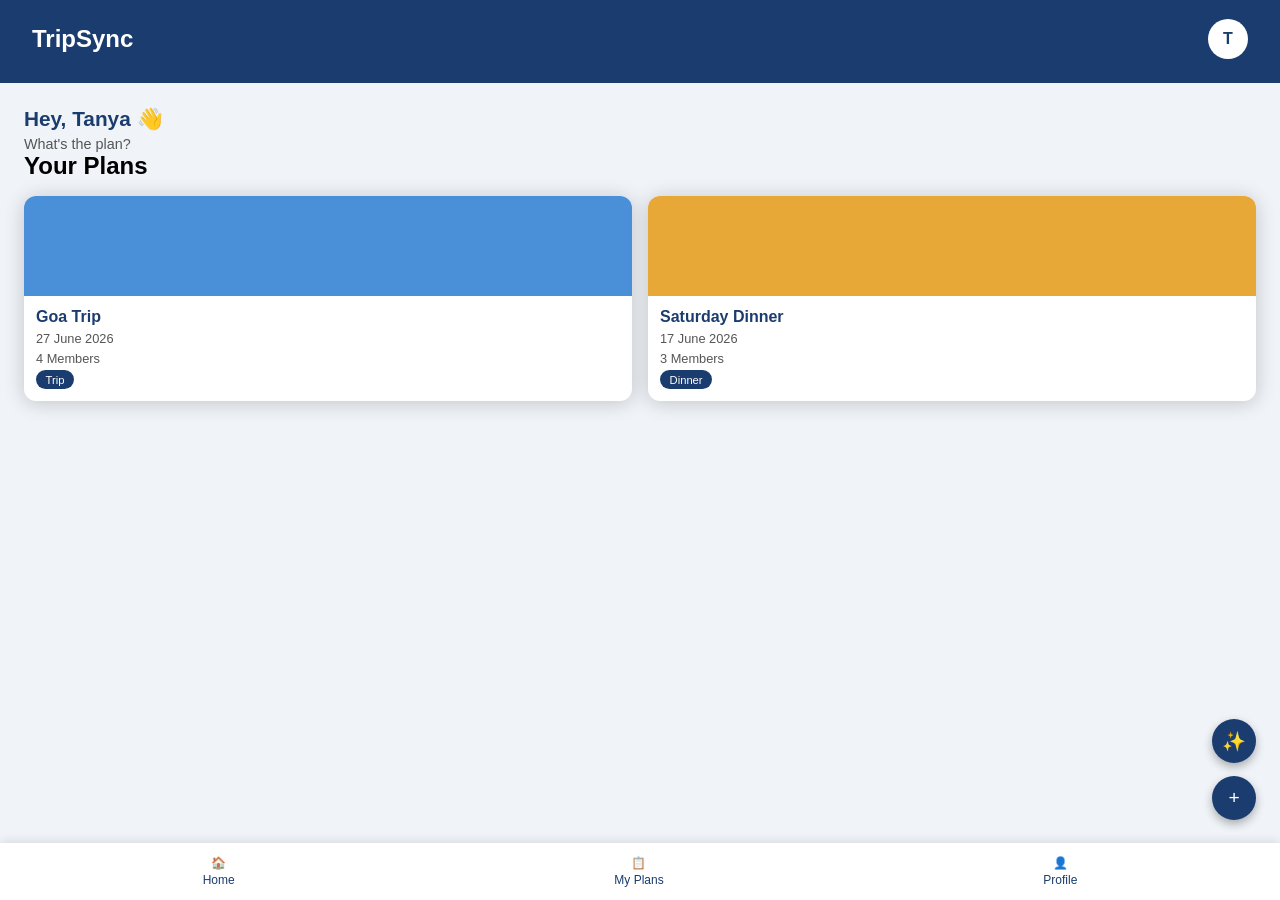
==== index.html @ d59ff6fc "Add dashboard page with card grid, FABs and bottom nav" ====
<!DOCTYPE html>
<html lang="en">
<head>
    <meta charset="UTF-8">
    <meta name="viewport" content="width=device-width, initial-scale=1.0">
    <title>Tripsync - Dashboard</title>
    <link rel="stylesheet" href="css/style.css">
</head>
<body>
    
    <header class="dashboard-header">
        <h1 class="logo">TripSync</h1>
        <div class="avatar" id="user-avatar">T</div>
    </header>

    <main class="dashboard-main">
        <section class="greeting-section">
            <p class="greeting"> Hey, Tanya 👋 </p>
            <p class="subtext">What's the plan?</p>
        </section>
        <section class="plans-section">
            <h2>Your Plans</h2>
            <div class="plans-grid">
                <div class="card">
                    <div class="card-banner"></div>
                    <div class="card-info">
                        <h3 class="event-name">Goa Trip</h3>
                        <p class="event-date">27 June 2026</p>
                        <p class="group-members">4 Members</p>
                        <span class="event-badge">Trip</span>
                    </div>
                </div>
                <div class="card">
                    <div class="card-banner" style="background-color: #e8a838;"></div>
                    <div class="card-info">
                        <h3 class="event-name">Saturday Dinner</h3>
                        <p class="event-date">17 June 2026</p>
                        <p class="group-members">3 Members</p>
                        <span class="event-badge">Dinner</span>
                    </div>
                </div>
            </div>
        </section>
    </main>

    <nav>
        <ul class="nav-list">
            <li class="active home"><a href="index.html">🏠 <span>Home</span> </a></li>
            <li class="plans"><a href="#">📋 <span>My Plans</span> </a></li>
            <li class="profile"><a href="#">👤 <span>Profile</span> </a></li>
        </ul>
    </nav>

    <div class="fab-container">
        <button class="fab" id="btn-ai">✨</button>
        <button class="fab" id="btn-new-plan">+ </button>
    </div>
    
</body>
</html>
---- css/style.css ----
/* ==== GLOBAL ==== */
:root{
    --primary-color: #1a3c6e;
    --text-color: #555;
}

* {
    margin: 0;
    padding: 0;
    box-sizing: border-box;
}

body{
    font-family: 'Segoe UI', sans-serif;
    background-color: #f0f4f8;
    min-height: 100vh;
}

header{
    background-color: var(--primary-color);
    color: white;
    padding: 1.2rem 2rem 1.5rem 2rem;
}

header h1{
    font-size: 1.5rem;
}

/* ==== LOGIN PAGE ==== */

.login-main{
    display: flex;
    justify-content: center;
    align-items: center;
    min-height: calc(100vh - 70px);
}

.mainbox{
    background-color: white;
    border-radius: 12px;
    padding: 2rem;
    width: 90%;
    max-width: 400px;
    box-shadow:  0 4px 15px rgba(0, 0, 0, 0.2);
    margin: 2rem 0 2rem 0;
}

.toggle-button{
    display: flex;
    justify-content: center;
    gap: 1rem;
    margin-bottom: 1.5rem;
    width: 100%;
}

form{
    display: flex;
    flex-direction: column;
    gap: 0.8rem;
    margin: 2rem 0 2rem 0;
}

label {
    font-size: 0.85rem;
    color: #555;
    font-weight: 500;
}

input{
    width: 100%;
    padding: 0.75rem;
    border: 1px solid #ddd;
    border-radius: 8px;
    font-size:0.95rem;
    outline: none;
}

input:focus {
    border-color: var(--primary-color);
}

.toggle-button button{
    background-color: transparent;
    border: 2px solid var(--primary-color);
    color: var(--primary-color);
    padding: 0.5rem 1.5rem;
    border-radius: 20px;
    cursor: pointer;
}

.toggle-button button.active{
    background-color: var(--primary-color);
    color: white;
}

form button{
    background-color: var(--primary-color);
    color: white;
    width: 100%;
    padding: 0.75rem;
    border: none;
    border-radius: 8px;
    cursor: pointer;
    font-size: 1rem;
    font-weight: 500;
} 

form h2{
    align-self: center;
}

.forgotPassword{
    display: flex;
    justify-content: center;
}

.forgotPassword a:hover{
    color: brown;
}

/* ==== DASHBOARD PAGE ==== */

.dashboard-header{
    display: flex;
    justify-content: space-between;
    align-items: center
}

.avatar{
    width: 40px;
    height: 40px;
    border-radius: 50%;
    background-color: white ;
    color: var(--primary-color);
    display: flex;
    justify-content: center;
    align-items: center;
    font-weight: bold;
    cursor: pointer;
}

.dashboard-main{
    padding: 1.5rem;
    padding-bottom: 5rem;
}

.greeting{
    font-size: 1.3rem;
    font-weight: bold;
    color: var(--primary-color);
}

.subtext{
    font-size: 0.9rem;
    color: var(--text-color);
    margin-top: 0.3rem;
}

.fab-container{
    position: fixed;
    bottom: 5rem;
    right: 1.5rem;
    display: flex;
    flex-direction: column;
    gap: 0.8rem;
}

.fab{
    width: 44px;
    height: 44px;
    border-radius: 50%;
    color: white;
    background-color: var(--primary-color);
    font-size: 1.2rem;
    border: none;
    cursor: pointer;
    box-shadow: 0 4px 10px rgba(0,0,0,0.3);
}

.nav-list{
    position: fixed;
    bottom: 0;
    width: 100%;
    background-color: white;
    padding: 0.8rem;
    list-style: none;
    box-shadow: 0 -2px 10px rgba(0,0,0,0.1);
    display: flex;
    justify-content: space-around
}

.card{
    background-color: white;
    border-radius: 12px;
    box-shadow: 0 2px 20px rgba(0, 0, 0, 0.2);
    overflow: hidden;
    cursor: pointer;
}

.card-banner {
    height: 100px;
    background-color: #4a90d9;
    display: flex;
    justify-content: center;
    align-items: center;
    font-size: 2.5rem;
}

.card-info{
    padding: 0.75rem;
    display: flex;
    flex-direction: column;
    gap: 0.3rem;
}

.event-name{
    font-size: 1rem;
    color: var(--primary-color);
}

.event-date{
    font-size: 0.8rem;
    color: var(--text-color);
}  

.group-members{
    font-size: 0.8rem;
    color: var(--text-color);
}

.event-badge{
    background-color: var(--primary-color);
    color: white;
    border-radius: 20px;
    padding: 0.2rem 0.6rem;
    font-size: 0.7rem;
    align-self: flex-start;
}

.plans-grid{
    display: grid;
    grid-template-columns: repeat(2, 1fr);
    gap: 1rem;
    margin-top: 1rem;
}

.nav-list a{
    text-decoration: none;
    color: var(--primary-color);
    display: flex;
    flex-direction: column;
    align-items: center;
    font-size: 0.75rem;
    gap: 0.2rem;
}
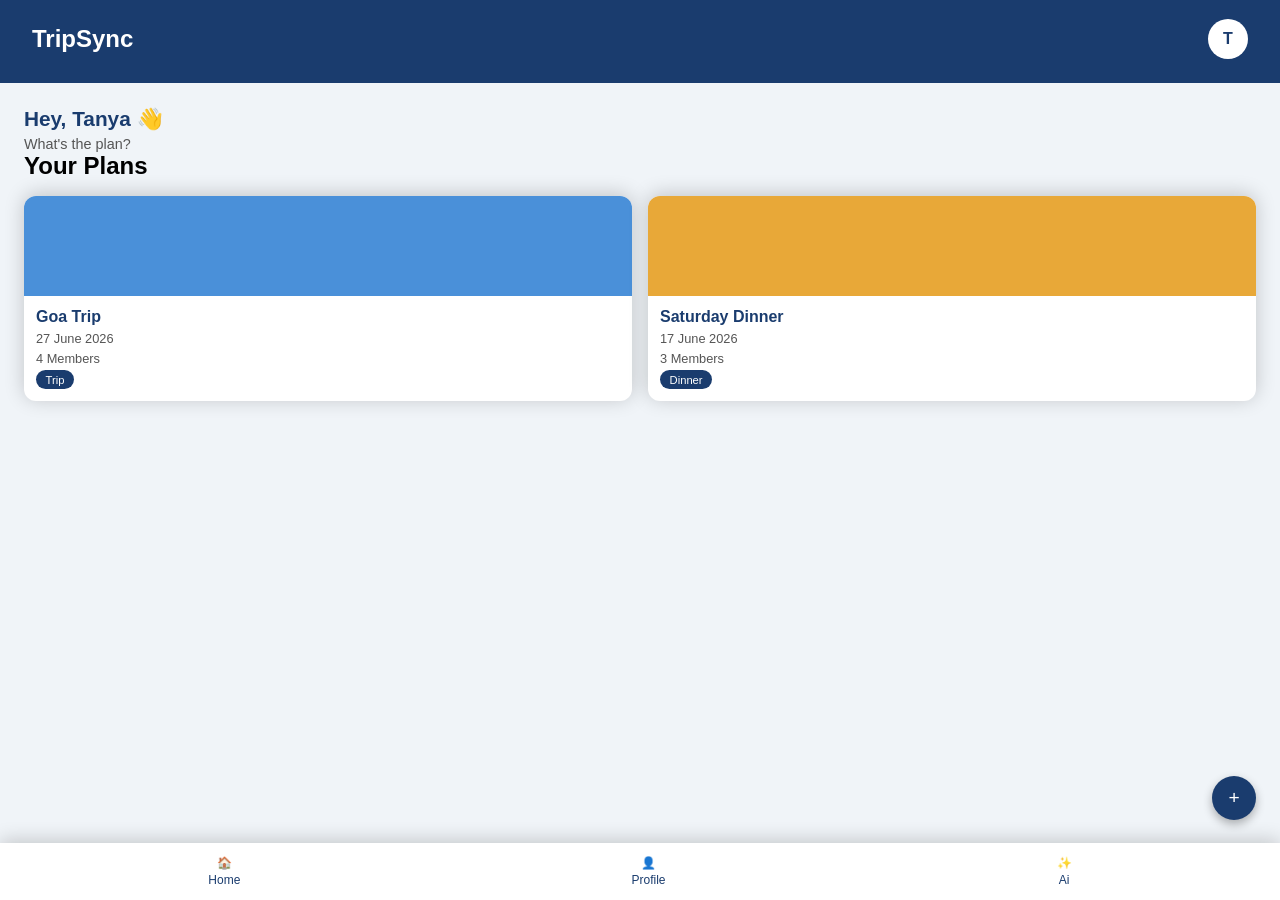
==== commit fbd90d0f: "add trip page and fixed nav and ai fab" ====
--- a/index.html
+++ b/index.html
@@ -46,13 +46,12 @@
     <nav>
         <ul class="nav-list">
             <li class="active home"><a href="index.html">🏠 <span>Home</span> </a></li>
-            <li class="plans"><a href="#">📋 <span>My Plans</span> </a></li>
             <li class="profile"><a href="#">👤 <span>Profile</span> </a></li>
+            <li class="ai"><a href="#"> ✨ <span>Ai</span></a></li>
         </ul>
     </nav>
 
     <div class="fab-container">
-        <button class="fab" id="btn-ai">✨</button>
         <button class="fab" id="btn-new-plan">+ </button>
     </div>
     
--- a/css/style.css
+++ b/css/style.css
@@ -2,6 +2,7 @@
 :root{
     --primary-color: #1a3c6e;
     --text-color: #555;
+    --card-shadow: 0 -2px 20px rgba(0, 0, 0, 0.2);
 }
 
 * {
@@ -14,6 +15,7 @@
     font-family: 'Segoe UI', sans-serif;
     background-color: #f0f4f8;
     min-height: 100vh;
+    overflow-x: hidden;
 }
 
 header{
@@ -41,8 +43,12 @@
     padding: 2rem;
     width: 90%;
     max-width: 400px;
-    box-shadow:  0 4px 15px rgba(0, 0, 0, 0.2);
+    box-shadow: var(--card-shadow);
     margin: 2rem 0 2rem 0;
+}
+
+.mainbox input{
+    width: 100%;
 }
 
 .toggle-button{
@@ -67,7 +73,6 @@
 }
 
 input{
-    width: 100%;
     padding: 0.75rem;
     border: 1px solid #ddd;
     border-radius: 8px;
@@ -184,7 +189,7 @@
     background-color: white;
     padding: 0.8rem;
     list-style: none;
-    box-shadow: 0 -2px 10px rgba(0,0,0,0.1);
+    box-shadow: var(--card-shadow);
     display: flex;
     justify-content: space-around
 }
@@ -192,7 +197,7 @@
 .card{
     background-color: white;
     border-radius: 12px;
-    box-shadow: 0 2px 20px rgba(0, 0, 0, 0.2);
+    box-shadow: var(--card-shadow);
     overflow: hidden;
     cursor: pointer;
 }
@@ -252,4 +257,284 @@
     align-items: center;
     font-size: 0.75rem;
     gap: 0.2rem;
+}
+
+/* ==== TRIP PAGE ==== */
+
+/*--------------home-section--------------*/
+
+.trip-header{
+    display: flex;
+    justify-content: space-between;
+    align-items: center;
+}
+
+.trip-header button{
+    background-color: transparent;
+    border: none;
+    color: white;
+    font-size: 1.3rem;
+    cursor: pointer;
+}
+
+.tab-bar{
+    display: grid;
+    grid-template-columns: repeat(2, 1fr);
+    background-color: white;
+    box-shadow: var(--card-shadow);
+}
+
+.tab-bar button{
+    padding: 0.8rem;
+    border: none;
+    background-color: transparent;
+    font-size: 0.9rem;
+    cursor: pointer;
+    color: var(--text-color);
+}
+
+.tab-bar button.active{
+    color: var(--primary-color);
+    background-color: #e8f0fb;
+    font-weight: bold;
+}
+
+.trip-main{
+    padding: 1.5rem;
+}
+
+.trip-info-card{
+    background-color: white;
+    border-radius: 12px;
+    padding: 1rem;
+    box-shadow: var(--card-shadow);
+    margin-bottom: 1rem;
+}
+
+.member-section{
+    background-color: white;
+    border-radius: 12px;
+    padding: 1rem;
+    box-shadow: var(--card-shadow);
+    margin-bottom: 1rem;
+}
+
+.member-section ul{
+    list-style: none;
+    margin-top: 0.5rem;
+}
+
+.member-section li{
+    padding: 0.4rem 0;
+    color: var(--text-color);
+}
+
+.member-section li span{
+    display: inline-flex;
+    justify-content: center;
+    align-items: center;
+    width: 32px;
+    height: 32px;
+    border-radius: 50%;
+    background-color: var(--primary-color);
+    color: white;
+    font-size: 0.8rem;
+    margin-right: 0.6rem;
+}
+
+.invite-section{
+    background-color: white;
+    border-radius: 12px;
+    padding: 1rem;
+    box-shadow: var(--card-shadow);
+    margin-bottom: 1rem;
+}
+
+.invite-section span{
+    font-weight: bold;
+    color: var(--primary-color);
+    margin-left: 0.3rem;
+}
+
+.invite-section button{
+    background-color: var(--primary-color);
+    color: white;
+    border: none;
+    padding: 0.6rem 1.2rem;
+    border-radius: 8px;
+    cursor: pointer;
+    margin-top: 0.8rem;
+}
+
+/*---------------chat-section-------------*/
+
+.chat-message{
+    background-color: white;
+    border-radius: 12px;
+    padding: 1rem;
+    box-shadow: var(--card-shadow);
+    margin-bottom: 1rem;
+    height: 300px;
+    overflow-y: auto;
+}
+
+.message{
+    padding: 0.5rem 0;
+    border-bottom: 1px solid #eee;
+}
+
+.message h3{
+    font-size: 0.85rem;
+    color: var(--text-color);
+}
+
+.chat-input{
+    display: flex;
+    gap: 0.5rem;
+    background-color: white;
+    padding: 1rem;
+    border-radius: 12px;
+    box-shadow: var(--card-shadow);
+}
+
+.chat-input input{
+    flex: 1;
+    border: 1px solid #ddd;
+    border-radius: 8px;
+    padding: 0.6rem;
+}
+
+.chat-input button{
+    background-color: var(--primary-color);
+    color: white;
+    border: none;
+    padding: 0.6rem 1rem;
+    border-radius: 8px;
+    cursor: pointer;
+}
+
+/*------------------expense-section---------------------*/
+
+.add-expense{
+    background-color: white;
+    border-radius: 12px;
+    padding: 1rem;
+    box-shadow: var(--card-shadow);
+    margin-bottom: 1rem;
+    display: flex;
+    flex-direction: column;
+    gap: 0.8rem;
+}
+
+.add-expense h3{
+    color: var(--primary-color);
+    margin-bottom: 0.3rem;
+}
+
+.add-expense button{
+    background-color: var(--primary-color);
+    color: white;
+    border: none;
+    padding: 0.75rem;
+    border-radius: 8px;
+    cursor: pointer;
+    font-size: 0.95rem;
+}
+
+.expense-list{
+    background-color: white;
+    border-radius: 12px;
+    padding: 12px;
+    box-shadow: var(--card-shadow);
+    margin-bottom: 1rem;
+}
+
+.expense-list h3{
+    color: var(--primary-color);
+    margin-bottom: 0.5rem;
+}
+
+.expense-list > div{
+    border-bottom: 1px solid #eee;
+    padding: 0.6rem 0;
+    display: flex;
+    justify-content: space-between;
+}
+
+.settlement-summary{
+    background-color: #e8f0fb;
+    border-radius: 12px;
+    padding: 1rem;
+    margin-bottom: 1rem;
+}
+
+.settlement-summary h3{
+    color: var(--primary-color);
+    margin-bottom: 0.5rem;
+}
+
+.settlement-summary p{
+    color: var(--text-color);
+    padding: 0.3rem 0;
+    font-size: 0.9rem;
+}
+
+
+/*-------------checklist-section--------------------*/
+.add-item{
+    display: flex;
+    gap: 0.5rem;
+    margin-bottom: 1rem;
+}
+
+.add-item input{
+    flex: 1;
+    border: 1px solid #ddd;
+    border-radius: 8px;
+    padding: 0.6rem;
+}
+
+.add-item button{
+    background-color: var(--primary-color);
+    color: white;
+    border: none;
+    padding: 0.6rem 1rem;
+    border-radius: 8px;
+    cursor: pointer;
+}
+
+.checklist-items{
+    background-color: white;
+    border-radius: 12px;
+    padding: 1rem;
+    box-shadow: var(--card-shadow);
+}
+
+.checklist-items h3{
+    color: var(--primary-color);
+    margin-bottom: 0.5rem;
+}
+
+.checklist-items > div{
+    display: flex;
+    justify-content: flex-start;
+    align-items: center;
+    gap: 0.5rem;
+    padding: 0.5rem 0;
+    border-bottom: 1px solid #eee;
+}
+
+.checklist-items input[type = "checkbox"]{
+    width: auto;
+}
+
+
+
+
+.checklist-items button{
+    background-color: transparent;
+    border: none;
+    cursor: pointer;
+    margin-left: auto;
+    font-size: 1rem;
 }
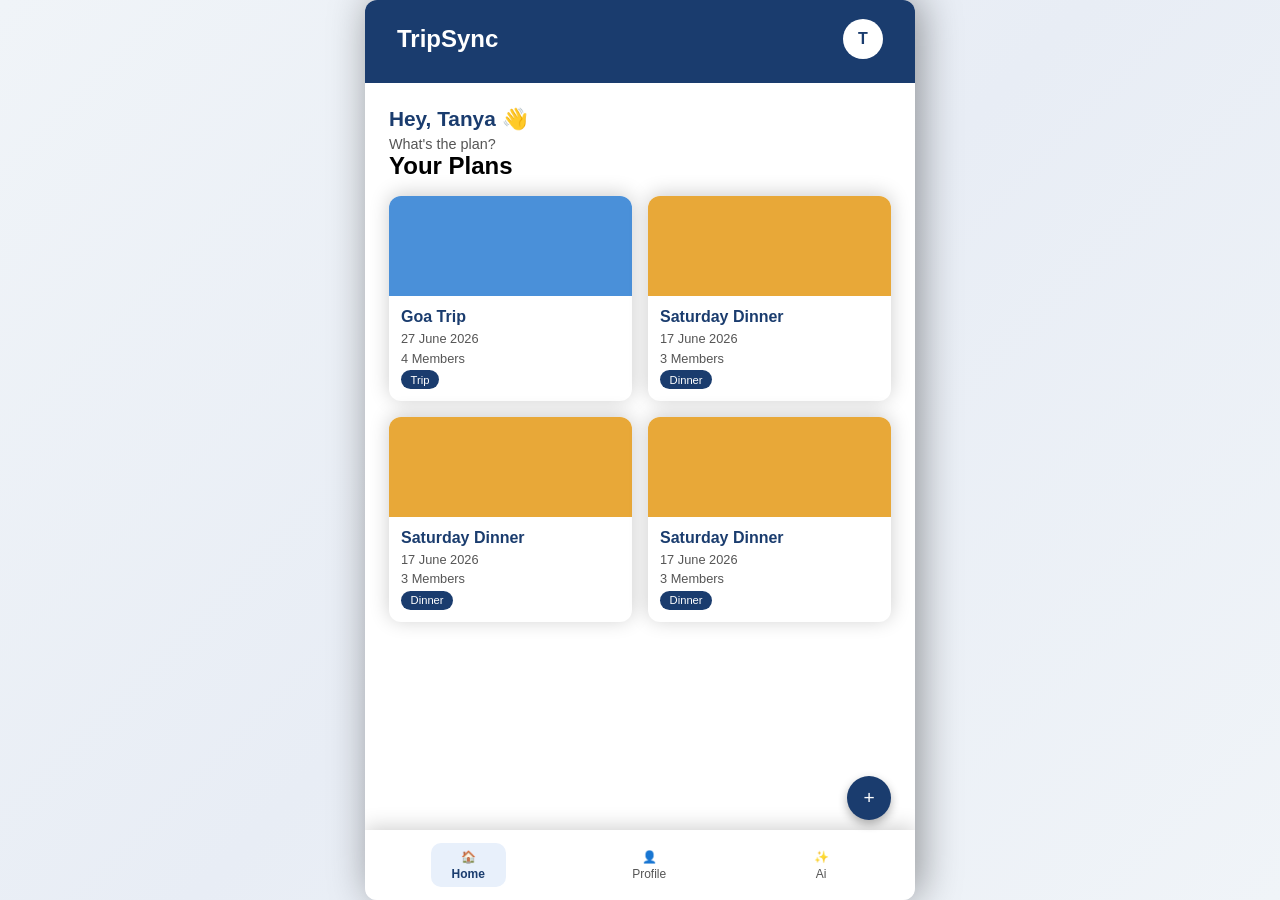
==== commit ab7e275e: "added responsiveness for index.html and logo on login.html change html structure for index.htm" ====
--- a/index.html
+++ b/index.html
@@ -6,54 +6,72 @@
     <title>Tripsync - Dashboard</title>
     <link rel="stylesheet" href="css/style.css">
 </head>
-<body>
-    
-    <header class="dashboard-header">
-        <h1 class="logo">TripSync</h1>
-        <div class="avatar" id="user-avatar">T</div>
-    </header>
+<body class="dashboard-body">
+    <div class="dashboard-shell">
+        <header class="dashboard-header">
+            <h1 class="logo">TripSync</h1>
+            <div class="avatar" id="user-avatar">T</div>
+        </header>
 
-    <main class="dashboard-main">
-        <section class="greeting-section">
-            <p class="greeting"> Hey, Tanya 👋 </p>
-            <p class="subtext">What's the plan?</p>
-        </section>
-        <section class="plans-section">
-            <h2>Your Plans</h2>
-            <div class="plans-grid">
-                <div class="card">
-                    <div class="card-banner"></div>
-                    <div class="card-info">
-                        <h3 class="event-name">Goa Trip</h3>
-                        <p class="event-date">27 June 2026</p>
-                        <p class="group-members">4 Members</p>
-                        <span class="event-badge">Trip</span>
+        <main class="dashboard-main">
+            <section class="greeting-section">
+                <p class="greeting"> Hey, Tanya 👋 </p>
+                <p class="subtext">What's the plan?</p>
+            </section>
+            <section class="plans-section">
+                <h2>Your Plans</h2>
+                <div class="plans-grid">
+                    <div class="card">
+                        <div class="card-banner"></div>
+                        <div class="card-info">
+                            <h3 class="event-name">Goa Trip</h3>
+                            <p class="event-date">27 June 2026</p>
+                            <p class="group-members">4 Members</p>
+                            <span class="event-badge">Trip</span>
+                        </div>
+                    </div>
+                    <div class="card">
+                        <div class="card-banner" style="background-color: #e8a838;"></div>
+                        <div class="card-info">
+                            <h3 class="event-name">Saturday Dinner</h3>
+                            <p class="event-date">17 June 2026</p>
+                            <p class="group-members">3 Members</p>
+                            <span class="event-badge">Dinner</span>
+                        </div>
+                    </div>
+                    <div class="card">
+                        <div class="card-banner" style="background-color: #e8a838;"></div>
+                        <div class="card-info">
+                            <h3 class="event-name">Saturday Dinner</h3>
+                            <p class="event-date">17 June 2026</p>
+                            <p class="group-members">3 Members</p>
+                            <span class="event-badge">Dinner</span>
+                        </div>
+                    </div>
+                    <div class="card">
+                        <div class="card-banner" style="background-color: #e8a838;"></div>
+                        <div class="card-info">
+                            <h3 class="event-name">Saturday Dinner</h3>
+                            <p class="event-date">17 June 2026</p>
+                            <p class="group-members">3 Members</p>
+                            <span class="event-badge">Dinner</span>
+                        </div>
                     </div>
                 </div>
-                <div class="card">
-                    <div class="card-banner" style="background-color: #e8a838;"></div>
-                    <div class="card-info">
-                        <h3 class="event-name">Saturday Dinner</h3>
-                        <p class="event-date">17 June 2026</p>
-                        <p class="group-members">3 Members</p>
-                        <span class="event-badge">Dinner</span>
-                    </div>
-                </div>
-            </div>
-        </section>
-    </main>
+            </section>
+        </main>
 
-    <nav>
-        <ul class="nav-list">
-            <li class="active home"><a href="index.html">🏠 <span>Home</span> </a></li>
-            <li class="profile"><a href="#">👤 <span>Profile</span> </a></li>
-            <li class="ai"><a href="#"> ✨ <span>Ai</span></a></li>
-        </ul>
-    </nav>
+        <nav>
+            <ul class="nav-list">
+                <li class="active home"><a href="index.html">🏠 <span>Home</span> </a></li>
+                <li class="profile"><a href="#">👤 <span>Profile</span> </a></li>
+                <li class="ai"><a href="#"> ✨ <span>Ai</span></a></li>
+            </ul>
+        </nav>
 
-    <div class="fab-container">
-        <button class="fab" id="btn-new-plan">+ </button>
+        <div class="fab-container">
+            <button class="fab" id="btn-new-plan">+ </button>
+        </div>
     </div>
-    
 </body>
 </html>
--- a/css/style.css
+++ b/css/style.css
@@ -5,6 +5,11 @@
     --card-shadow: 0 -2px 20px rgba(0, 0, 0, 0.2);
 }
 
+html {
+    background-color: #f0f4f8;
+    overscroll-behavior-y: contain;
+}
+
 * {
     margin: 0;
     padding: 0;
@@ -30,6 +35,24 @@
 
 /* ==== LOGIN PAGE ==== */
 
+.login-header {
+    display: flex;
+    align-items: center;
+    justify-content: space-between;
+}
+
+.tripsync-logo{
+    height: 40px;
+    width: 40px;
+    background-color: white;
+    color: var(--primary-color);
+    border-radius: 50%;
+    display: flex;
+    justify-content: center;
+    align-items: center;
+    font-weight: bold;
+}
+
 .login-main{
     display: flex;
     justify-content: center;
@@ -123,7 +146,20 @@
     color: brown;
 }
 
-/* ==== DASHBOARD PAGE ==== */
+/* =========================== DASHBOARD PAGE ========================== */
+
+.dashboard-shell{
+    position: relative;
+    border-radius: 12px;
+    height: 100vh;
+    display: flex;
+    flex-direction: column;
+    margin: 0 auto;
+    max-width: 550px;
+    background-color: white;
+    box-shadow: 5px -2px 40px rgba(0, 0, 0, 0.4);
+    overflow: hidden;
+}
 
 .dashboard-header{
     display: flex;
@@ -144,7 +180,14 @@
     cursor: pointer;
 }
 
+.dashboard-body{
+    /*background: linear-gradient(135deg, #e1eaf4 0%, #c2d8ed 50%, #a8c2dc 100%);*/
+    background: linear-gradient(135deg, #f0f4f8 0%, #e8edf5 50%, #f0f4f8 100%);
+}
+
 .dashboard-main{
+    flex: 1;
+    overflow-y: auto;
     padding: 1.5rem;
     padding-bottom: 5rem;
 }
@@ -162,7 +205,7 @@
 }
 
 .fab-container{
-    position: fixed;
+    position: absolute;
     bottom: 5rem;
     right: 1.5rem;
     display: flex;
@@ -183,9 +226,6 @@
 }
 
 .nav-list{
-    position: fixed;
-    bottom: 0;
-    width: 100%;
     background-color: white;
     padding: 0.8rem;
     list-style: none;
@@ -251,15 +291,23 @@
 
 .nav-list a{
     text-decoration: none;
-    color: var(--primary-color);
-    display: flex;
-    flex-direction: column;
-    align-items: center;
+    color: var(--text-color);
+    display: flex;
+    flex-direction: column;
+    align-items: center;
+    padding: 0.4rem 1.3rem;
+    border-radius: 10px;
     font-size: 0.75rem;
     gap: 0.2rem;
 }
 
-/* ==== TRIP PAGE ==== */
+.nav-list li.active a {
+    color: var(--primary-color);
+    background-color: #e8f0fb;
+    font-weight: bold;
+}
+
+/* ========================= TRIP PAGE ======================================= */
 
 /*--------------home-section--------------*/
 
@@ -415,6 +463,10 @@
 
 /*------------------expense-section---------------------*/
 
+#expense{
+    padding-bottom: 2rem;
+}
+
 .add-expense{
     background-color: white;
     border-radius: 12px;
@@ -481,6 +533,7 @@
 
 
 /*-------------checklist-section--------------------*/
+
 .add-item{
     display: flex;
     gap: 0.5rem;
@@ -528,13 +581,107 @@
     width: auto;
 }
 
-
-
-
 .checklist-items button{
     background-color: transparent;
     border: none;
     cursor: pointer;
     margin-left: auto;
     font-size: 1rem;
+}
+
+
+/* ==== AI PAGE ==== */
+
+.ai-main{
+    padding: 1.5rem;
+    padding-bottom: 5rem;
+}
+
+.ai-form{
+    background-color: white;
+    border-radius: 12px;
+    padding: 1rem;
+    box-shadow: var(--card-shadow);
+    display: flex;
+    flex-direction: column;
+    gap: 0.8rem;
+}
+
+.ai-form select{
+    width: 100%;
+    padding: 0.75rem;
+    border: 1px solid #ddd;
+    border-radius: 8px;
+    font-size: 0.95rem;
+    outline: none;
+    appearance: none;
+}
+
+.budget-toggle{
+    display: flex;
+    gap: 0.5rem;
+    align-items: center;
+}
+
+.vibe-chips input[type="checkbox"] {
+    display: none;
+}
+
+.vibe-chips {
+    display: flex;
+    flex-wrap: wrap;
+    gap: 0.5rem;
+}
+
+.vibe-chips label{
+    padding: 0.4rem 1rem;
+    border-radius: 20px;
+    border: 1px solid var(--primary-color);
+    color: var(--primary-color);
+    font-size: 0.85rem;
+    cursor: pointer;
+}
+
+.vibe-chips input[type="checkbox"]:checked + label{
+    background-color: var(--primary-color);
+    color: white;
+}
+
+.place-card {
+    background-color: white;
+    border-radius: 12px;
+    padding: 1rem;
+    box-shadow: var(--card-shadow);
+    margin-bottom: 1rem;
+    display: flex;
+    flex-direction: column;
+    gap: 0.3rem;
+}
+
+.place-type {
+    background-color: var(--primary-color);
+    color: white;
+    border-radius: 20px;
+    padding: 0.2rem 0.6rem; 
+    font-size: 0.7rem;
+    align-self: flex-start;
+}
+
+.budget-toggle input[type="radio"] {
+    width: auto;
+    accent-color: var(--primary-color); /* CSS property specifically made for native form elements like checkboxes and radio buttons*/
+    cursor: pointer;
+}
+
+.budget-toggle label {
+    cursor: pointer;
+    color: var(--text-color);
+    font-size: 0.9rem;
+}
+
+.ai-results h3{
+    font-size: 1.2rem;
+    color: var(--primary-color);
+    margin-bottom: 2rem;
+    text-align: center;
 }
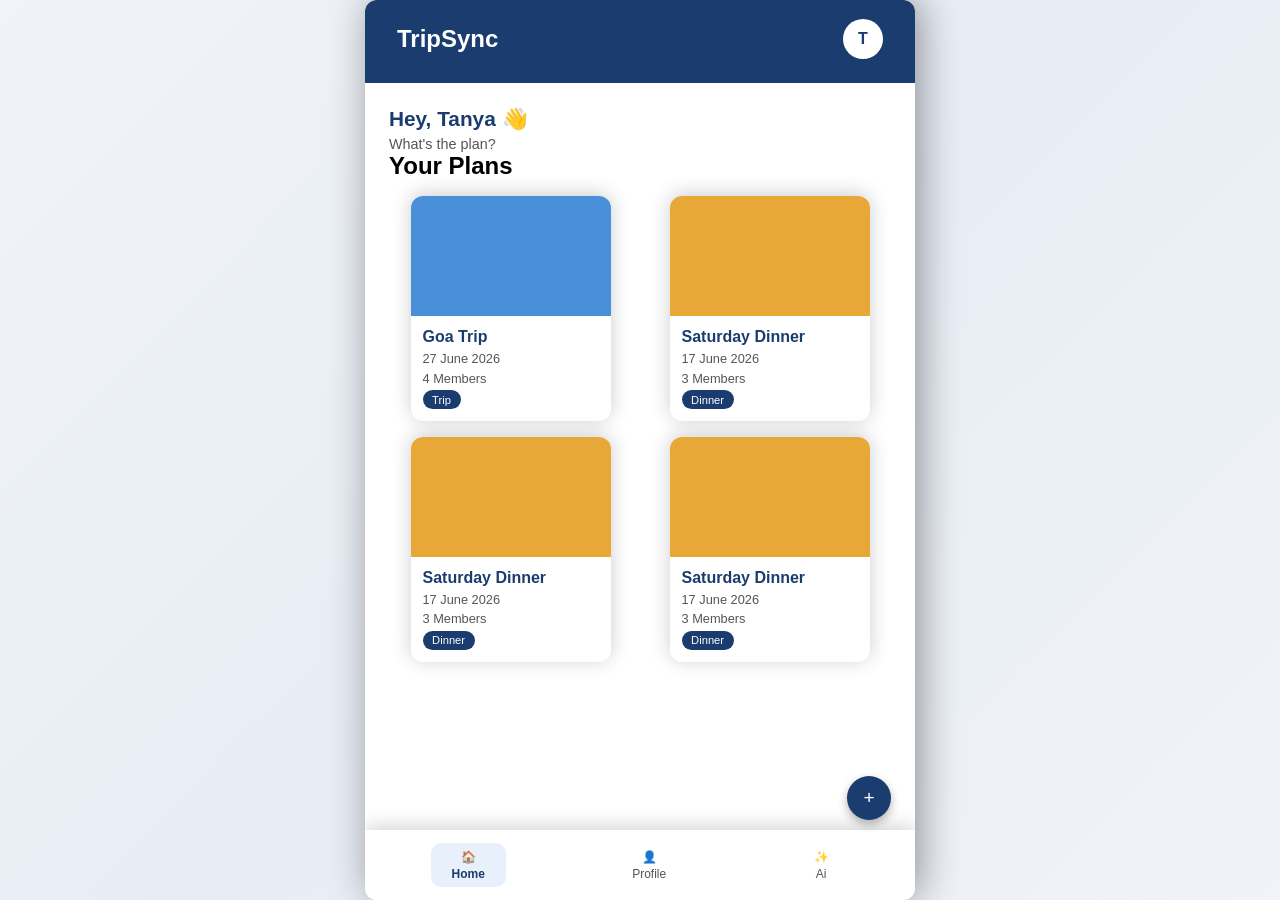
==== commit 1cac4c9e: "on fab-button working" ====
--- a/index.html
+++ b/index.html
@@ -7,7 +7,7 @@
     <link rel="stylesheet" href="css/style.css">
 </head>
 <body class="dashboard-body">
-    <div class="dashboard-shell">
+    <div class="responsive-shell">
         <header class="dashboard-header">
             <h1 class="logo">TripSync</h1>
             <div class="avatar" id="user-avatar">T</div>
@@ -72,6 +72,20 @@
         <div class="fab-container">
             <button class="fab" id="btn-new-plan">+ </button>
         </div>
+
+        <div class="overlay hidden">
+            <form class="new-card">
+                <label for="event-name">Enter event name</label>
+                <input type="text" name="event-name" id="event-name" placeholder="Enter event name" required>
+                <label for="date">Enter date</label>
+                <input type="date" name="date" id="date" placeholder="DD/MM/YYYY" required>
+                <label for="member">Enter Member's count</label>
+                <input type="number" name="member" id="member" placeholder="member" required>
+                <button type="submit">Submit</button>
+            </form>
+        </div>
+
     </div>
 </body>
+<script src="js/index.js"></script>
 </html>
--- a/css/style.css
+++ b/css/style.css
@@ -7,7 +7,8 @@
 
 html {
     background-color: #f0f4f8;
-    overscroll-behavior-y: contain;
+    overflow-y: hidden;
+    overflow-x: hidden;
 }
 
 * {
@@ -33,7 +34,7 @@
     font-size: 1.5rem;
 }
 
-/* ==== LOGIN PAGE ==== */
+/* =========================== LOGIN PAGE ============================== */
 
 .login-header {
     display: flex;
@@ -54,20 +55,21 @@
 }
 
 .login-main{
-    display: flex;
-    justify-content: center;
-    align-items: center;
-    min-height: calc(100vh - 70px);
-}
-
-.mainbox{
+    flex: 1;
+    overflow-y: auto;
+    /*justify-content: safe center;
+    align-items: safe center;*/
+    padding: 2rem 1 rem;
+}
+
+.main-box{
+    margin: 2rem auto;
     background-color: white;
     border-radius: 12px;
     padding: 2rem;
     width: 90%;
     max-width: 400px;
     box-shadow: var(--card-shadow);
-    margin: 2rem 0 2rem 0;
 }
 
 .mainbox input{
@@ -148,7 +150,7 @@
 
 /* =========================== DASHBOARD PAGE ========================== */
 
-.dashboard-shell{
+.responsive-shell{
     position: relative;
     border-radius: 12px;
     height: 100vh;
@@ -240,10 +242,14 @@
     box-shadow: var(--card-shadow);
     overflow: hidden;
     cursor: pointer;
+    width: 270px;
+    min-height: 250px;
+    margin-left: auto;
+    margin-right: auto;
 }
 
 .card-banner {
-    height: 100px;
+    height: 130px;
     background-color: #4a90d9;
     display: flex;
     justify-content: center;
@@ -256,6 +262,7 @@
     display: flex;
     flex-direction: column;
     gap: 0.3rem;
+    margin: auto;
 }
 
 .event-name{
@@ -284,7 +291,7 @@
 
 .plans-grid{
     display: grid;
-    grid-template-columns: repeat(2, 1fr);
+    grid-template-columns: 1fr;
     gap: 1rem;
     margin-top: 1rem;
 }
@@ -307,6 +314,32 @@
     font-weight: bold;
 }
 
+.overlay {
+    position: fixed;
+    top: 0;
+    left: 0;
+    width: 100%;
+    height: 100%;
+    background: rgba(0, 0, 0, 0.5);
+    backdrop-filter: blur(4px);
+    display: flex;
+    justify-content: center;
+    align-items: center;
+}
+
+.overlay.hidden {
+    display: none;
+}
+
+.new-card {
+    background-color: #e8edf5;
+    border-radius: 12px;
+    padding: 2rem;
+    width: 90%;
+    max-width: 400px;
+    box-shadow: var(--card-shadow);
+}
+
 /* ========================= TRIP PAGE ======================================= */
 
 /*--------------home-section--------------*/
@@ -349,6 +382,9 @@
 
 .trip-main{
     padding: 1.5rem;
+    flex: 1;
+    overflow-y: auto;
+    overflow-x: hidden;
 }
 
 .trip-info-card{
@@ -447,6 +483,7 @@
 
 .chat-input input{
     flex: 1;
+    min-width: 0;
     border: 1px solid #ddd;
     border-radius: 8px;
     padding: 0.6rem;
@@ -590,11 +627,17 @@
 }
 
 
-/* ==== AI PAGE ==== */
+/* ============================= AI PAGE ================================= */
 
 .ai-main{
     padding: 1.5rem;
     padding-bottom: 5rem;
+    overflow-y: auto;
+    flex: 1;
+}
+
+.ai-header{
+    text-align: center;
 }
 
 .ai-form{
@@ -684,4 +727,32 @@
     color: var(--primary-color);
     margin-bottom: 2rem;
     text-align: center;
+}
+
+.hidden{
+    display: none;
+}
+
+/* ============================== used media query for index.html =============================*/
+
+@media (min-width: 341px){
+    .plans-grid{
+        grid-template-columns: repeat(2, 1fr);
+    }
+
+    .card{
+        width: 200px;
+        min-height: 220px;
+        margin-left: auto;
+        margin-right: auto
+    }
+
+    .card-banner {
+        height: 120px;
+    }
+
+    .card-info{
+        margin: 0;
+    }
+    
 }
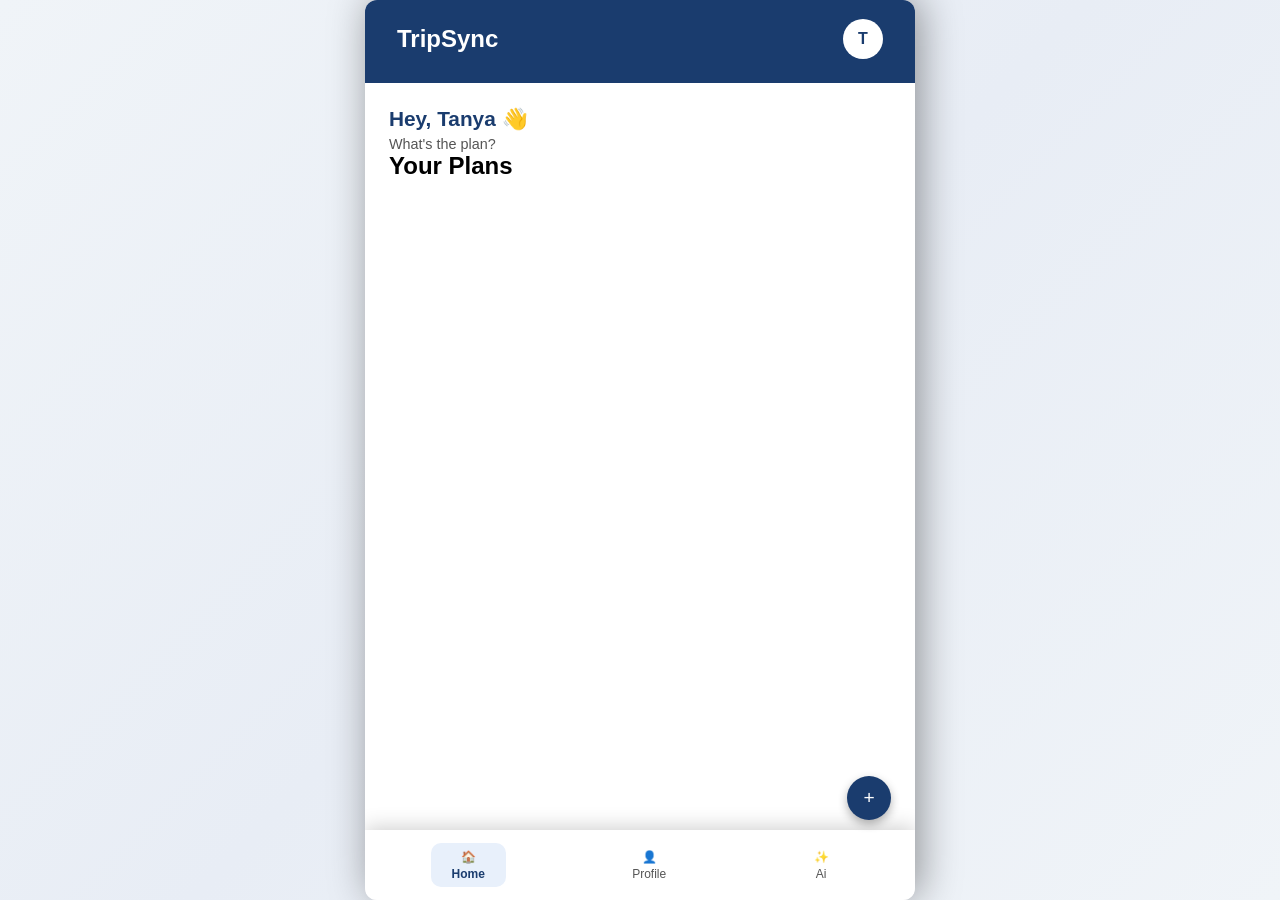
==== commit f1785142: "fab button card creartion complete" ====
--- a/index.html
+++ b/index.html
@@ -21,42 +21,7 @@
             <section class="plans-section">
                 <h2>Your Plans</h2>
                 <div class="plans-grid">
-                    <div class="card">
-                        <div class="card-banner"></div>
-                        <div class="card-info">
-                            <h3 class="event-name">Goa Trip</h3>
-                            <p class="event-date">27 June 2026</p>
-                            <p class="group-members">4 Members</p>
-                            <span class="event-badge">Trip</span>
-                        </div>
-                    </div>
-                    <div class="card">
-                        <div class="card-banner" style="background-color: #e8a838;"></div>
-                        <div class="card-info">
-                            <h3 class="event-name">Saturday Dinner</h3>
-                            <p class="event-date">17 June 2026</p>
-                            <p class="group-members">3 Members</p>
-                            <span class="event-badge">Dinner</span>
-                        </div>
-                    </div>
-                    <div class="card">
-                        <div class="card-banner" style="background-color: #e8a838;"></div>
-                        <div class="card-info">
-                            <h3 class="event-name">Saturday Dinner</h3>
-                            <p class="event-date">17 June 2026</p>
-                            <p class="group-members">3 Members</p>
-                            <span class="event-badge">Dinner</span>
-                        </div>
-                    </div>
-                    <div class="card">
-                        <div class="card-banner" style="background-color: #e8a838;"></div>
-                        <div class="card-info">
-                            <h3 class="event-name">Saturday Dinner</h3>
-                            <p class="event-date">17 June 2026</p>
-                            <p class="group-members">3 Members</p>
-                            <span class="event-badge">Dinner</span>
-                        </div>
-                    </div>
+
                 </div>
             </section>
         </main>
@@ -81,6 +46,8 @@
                 <input type="date" name="date" id="date" placeholder="DD/MM/YYYY" required>
                 <label for="member">Enter Member's count</label>
                 <input type="number" name="member" id="member" placeholder="member" required>
+                <label for="category">Event Category</label>
+                <input type="text" name="category" id="category" placeholder="dinner , dayout, trip">
                 <button type="submit">Submit</button>
             </form>
         </div>
--- a/css/style.css
+++ b/css/style.css
@@ -242,7 +242,7 @@
     box-shadow: var(--card-shadow);
     overflow: hidden;
     cursor: pointer;
-    width: 270px;
+    width: 250px;
     min-height: 250px;
     margin-left: auto;
     margin-right: auto;
@@ -735,7 +735,7 @@
 
 /* ============================== used media query for index.html =============================*/
 
-@media (min-width: 341px){
+@media (min-width: 460px){
     .plans-grid{
         grid-template-columns: repeat(2, 1fr);
     }
